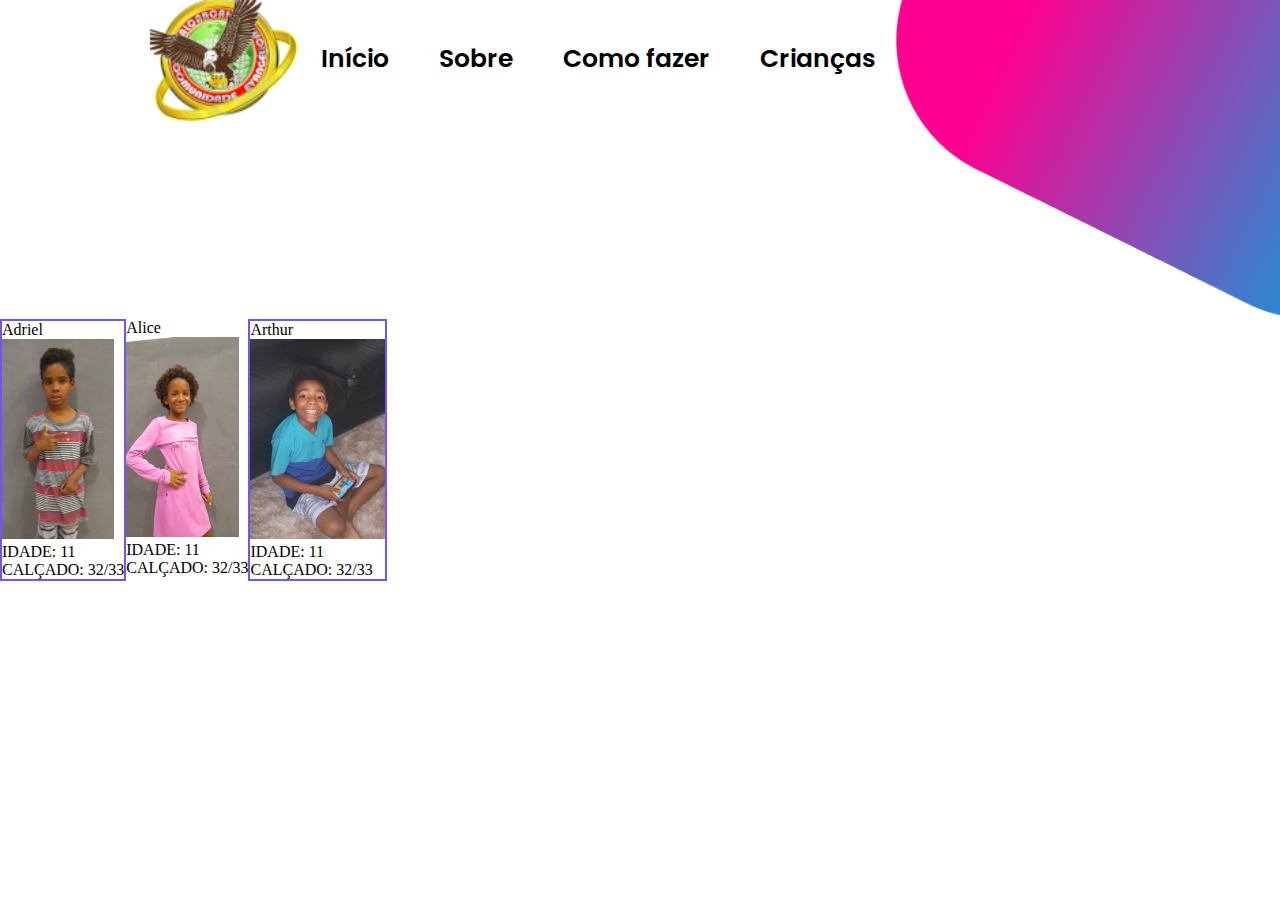
==== criancas.html @ 159cf028 "first commit" ====
<!DOCTYPE html>
<html lang="pt-br">

<head>
    <meta charset="UTF-8">
    <meta http-equiv="X-UA-Compatible" content="IE=edge">
    <meta name="viewport" content="width=device-width, initial-scale=1.0">
    <title>APADRINHAMENTO - ALCANÇAI</title>
    <link rel="shortcut icon" href="Assets/img/icone.png" type="image/x-icon">
    <link rel="stylesheet" href="Assets/Style/style.css">
</head>

<body>
    <nav>
        <img  class="logoAlcancai" src="Assets/img/image 35.png" alt="Logo da igreja alcancai">
        <div class="linksNav">
            <a href="#">Início</a>
            <a href="#">Sobre</a>
            <a href="#">Como fazer</a>
            <a href="#">Crianças</a>
        </div>
        <img class="linear" src="Assets/img/graduado.png" alt="">
    </nav>
    
    <section class="criancas">

        <div class="criancas">
            <div class="bordaRoxa">
                <p class="nome">Adriel</p>
                <img src="Assets/img/Adriel.jpeg" alt="">
                <p>IDADE: 11 <br>
                CALÇADO: 32/33</p>
            </div>
            <div class="bordaRosa">
                <p class="nome">Alice</p>
                <img src="Assets/img/Alice.jpeg" alt="">
                <p>IDADE: 11 <br>
                CALÇADO: 32/33</p>
            </div>
            <div class="bordaRoxa">
                <p class="nome">Arthur</p>
                <img src="Assets/img/Arthur.jpeg" alt="">
                <p>IDADE: 11 <br>
                CALÇADO: 32/33</p>
            </div>
        </div>

    </section>


</body>

</html>
---- Assets/Style/style.css ----
@import url('https://fonts.googleapis.com/css2?family=Poppins:ital,wght@0,100;0,200;0,300;0,400;0,500;0,600;0,700;1,100;1,200;1,300;1,400;1,500;1,600;1,700&display=swap');
@import url('https://fonts.googleapis.com/css2?family=Poller+One&display=swap');

* {
    margin: 0;
    padding: 0;
    border: 0;
    font-size: 100%;
    font: inherit;
    vertical-align: baseline;
}

body {
    width: 100%;
}

/* NAV */

nav {
    width: 100%;
    display: flex;
    flex-direction: row;
    justify-content: space-between;

    align-items: center;
}

.logoAlcancai {
    width: 150px;
    height: 150px;
    margin-left: 150px;
    margin-top: -200px;
}

.linksNav {
    display: flex;
    justify-content: space-between;
    gap: 50px;
    margin-top: -200px;
}

.linksNav a {
    color: black;
    text-decoration: none;
    font-size: 25px;
    font-family: 'Poppins', sans-serif;
    font-weight: 600;
}

.linear {
    width: 30%;
}

/* HEAD */

.head {
    display: flex;
    justify-content:center;
    margin-top: -150px;
    margin-left: -300px;
    gap: 200px;
}

.frasePrincipal {
    color: #181E4B;
    font-size: 80px;
    font-family: 'Poppins', sans-serif;
    font-weight: bold;
}

.paragrafoPrincipal{
    color: #5E6282;
    font-size: 25px;
}

.saberMais{
    width: 250px;
    height: 50px;
    background-color: #7452FF;
    color: white;
    border-radius: 15px;
    box-shadow: 0px 20px 35px rgba(241, 165, 1, 0.15);
    margin-top: 20px;
}

.sectionCarta{
    display: flex;
    justify-content: center;
    flex-direction: column;
    width: 100%;
    align-items: center;
    gap: 100px;
}

.versiculoRosa{
    margin-top: 150px;
    background-color: #FF4BA2;
    display: flex;
    justify-content: center;
    width: 80%;
    height: 150px;
    align-items: center;
    font-family: 'Poppins', sans-serif;
    color: white;
    font-weight: bold;
    font-size: 35px;
    border-radius: 20px;
}

.instrucoes{
    background-color: #7452FF;
    display: flex;
    justify-content: center;
    width: 80%;
    height: 150px;
    align-items: center;
    font-family: 'Poller One', cursive;
    color: white;
    font-weight: bold;
    font-size: 35px;
    border-radius: 20px;
}

.apradrinhaCrianca{
    background-color: #7452FF;
    height: 60px;
    width: 700px;
    color: white;
    font-family: 'Poppins', sans-serif;
    border-radius: 15px;
    font-weight: bold;
}

footer{
    margin-top: 50px;
    background-color: #414141;
    height: 200px;
}

.criancas{
    display: flex;
}

.bordaRoxa img{
    height: 200px;
}

.bordaRoxa{
     border: 2px solid #7452FF;
     
}

.bordaRosa img{
    height: 200px;
}
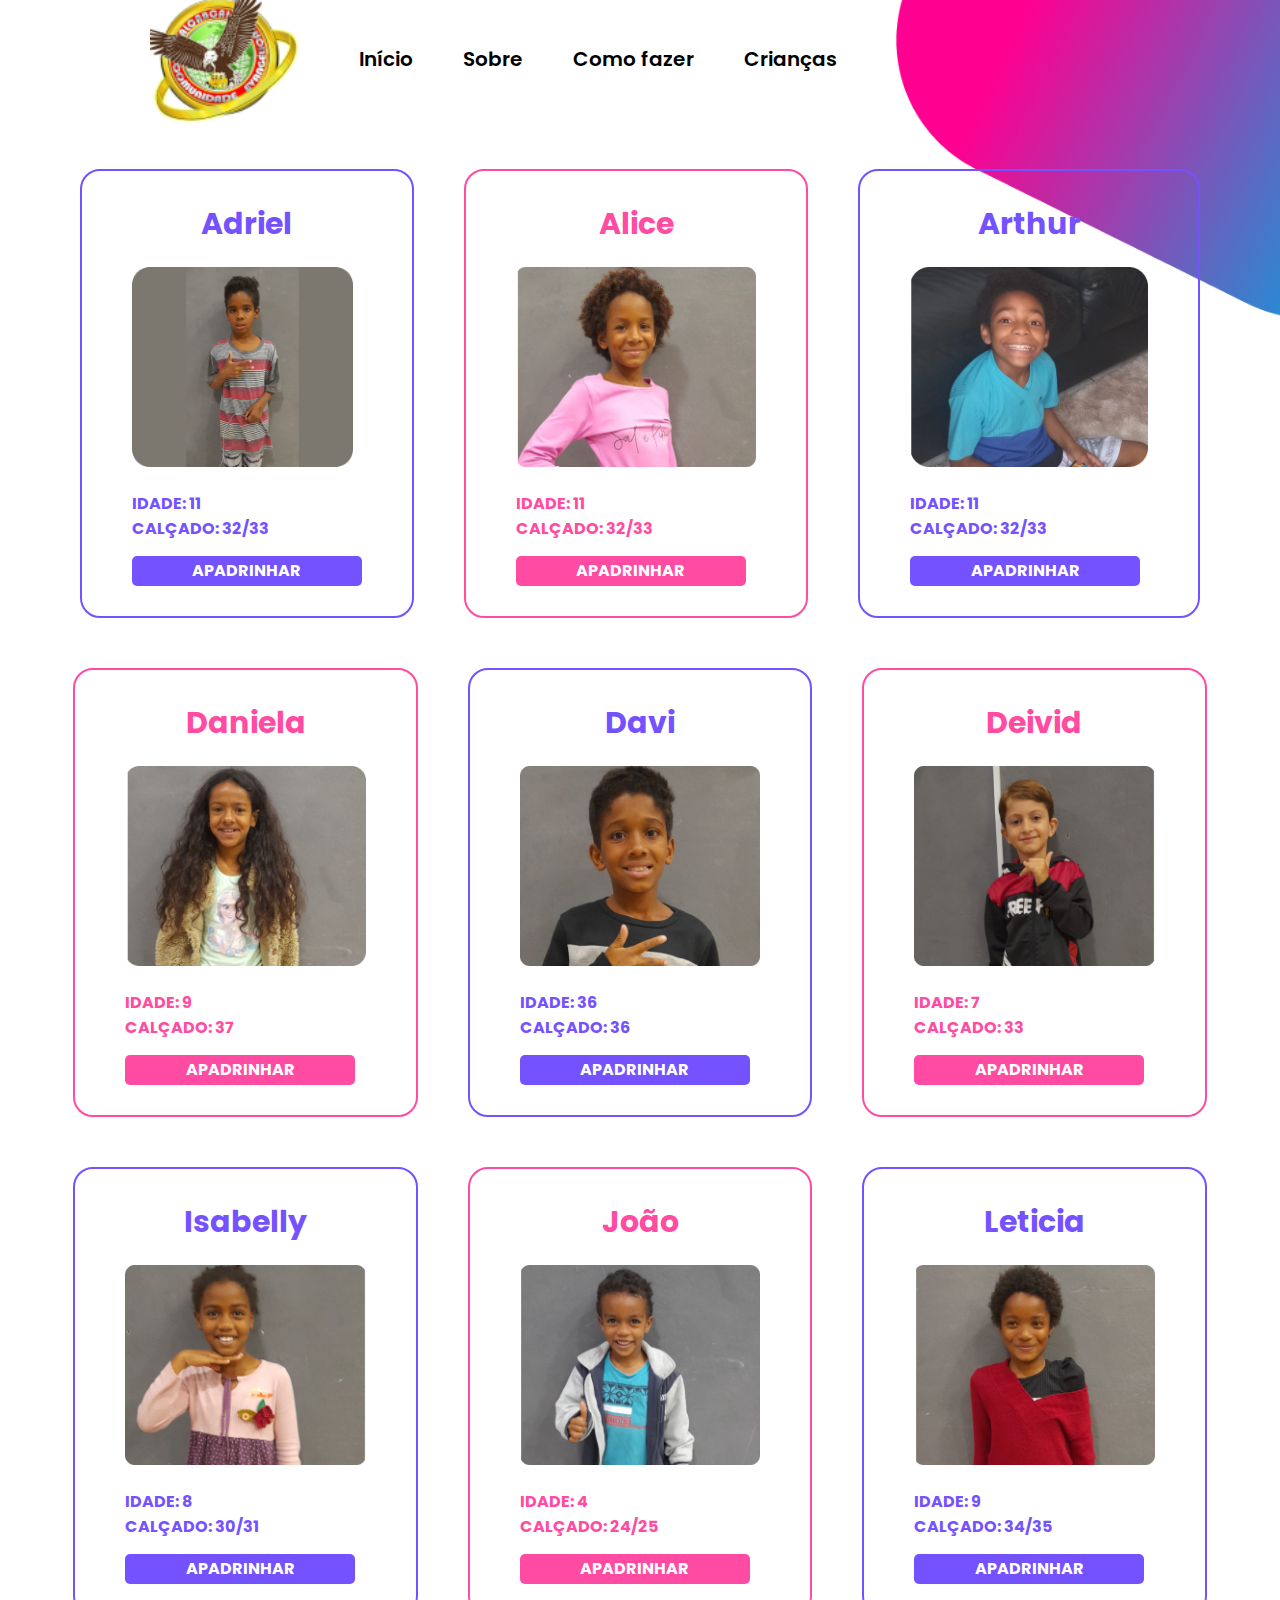
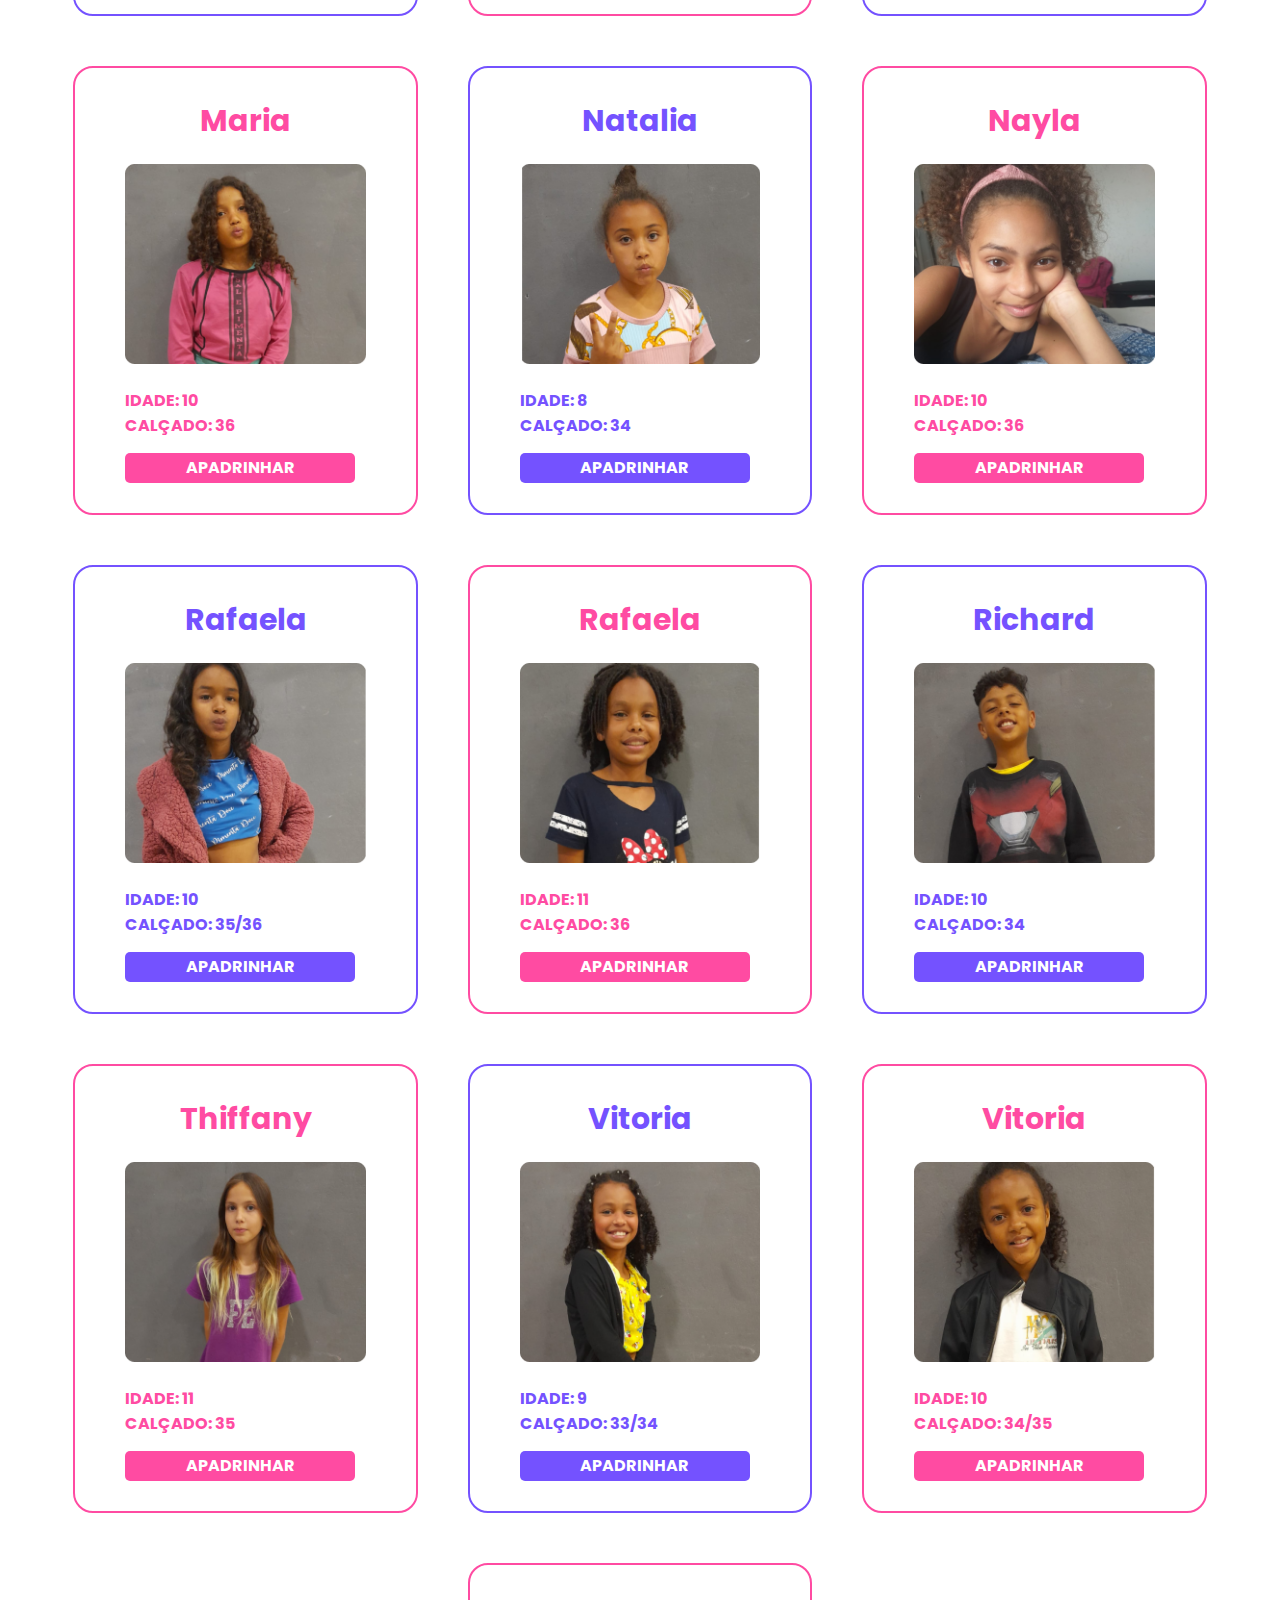
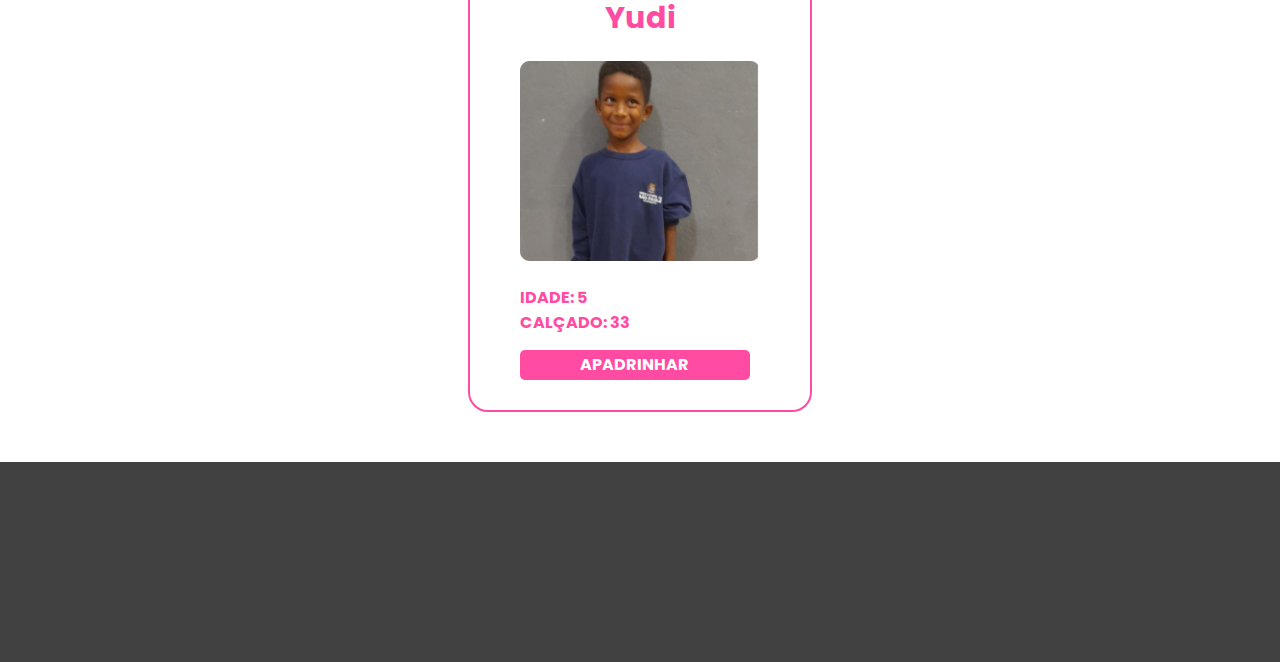
==== commit b136cdcd: "Subindo projeto completo" ====
--- a/criancas.html
+++ b/criancas.html
@@ -12,41 +12,226 @@
 
 <body>
     <nav>
-        <img  class="logoAlcancai" src="Assets/img/image 35.png" alt="Logo da igreja alcancai">
+        <img class="logoAlcancai" src="Assets/img/image 35.png" alt="Logo da igreja alcancai">
         <div class="linksNav">
-            <a href="#">Início</a>
-            <a href="#">Sobre</a>
-            <a href="#">Como fazer</a>
-            <a href="#">Crianças</a>
+            <a href="index.html">Início</a>
+            <a href="#carta">Sobre</a>
+            <a href="#comofazer">Como fazer</a>
+            <a href="criancas.html">Crianças</a>
         </div>
         <img class="linear" src="Assets/img/graduado.png" alt="">
     </nav>
-    
-    <section class="criancas">
+
+    <section class="criancasDiv">
 
         <div class="criancas">
             <div class="bordaRoxa">
                 <p class="nome">Adriel</p>
-                <img src="Assets/img/Adriel.jpeg" alt="">
-                <p>IDADE: 11 <br>
-                CALÇADO: 32/33</p>
-            </div>
-            <div class="bordaRosa">
-                <p class="nome">Alice</p>
-                <img src="Assets/img/Alice.jpeg" alt="">
-                <p>IDADE: 11 <br>
-                CALÇADO: 32/33</p>
+                <img src="Assets/img/Adriel.png" alt="">
+                <p class="infoRoxo">IDADE: 11 <br>
+                    CALÇADO: 32/33</p>
+                    <a href="https://api.whatsapp.com/send?phone=5511981751697&text=Olá, %20 eu gostaria de apadrinhar o Adriel" target="_blank"
+                    >
+                   
+                    <button class="butApadrinharRoxo">APADRINHAR</button></a>
+            </div>
+            <div class="bordaRosa">
+                <p class="nomeRosa">Alice</p>
+                <img src="Assets/img/Alice.png" alt="">
+                <p class="infoRosa">IDADE: 11 <br>
+                    CALÇADO: 32/33</p>
+                    <a href="https://api.whatsapp.com/send?phone=5511981751697&text=Olá, %20 eu gostaria de apadrinhar a Alice" target="_blank"
+                    >
+                   
+                    <button class="butApadrinharRosa">APADRINHAR</button></a>
             </div>
             <div class="bordaRoxa">
                 <p class="nome">Arthur</p>
-                <img src="Assets/img/Arthur.jpeg" alt="">
-                <p>IDADE: 11 <br>
-                CALÇADO: 32/33</p>
-            </div>
-        </div>
-
+                <img src="Assets/img/Arthur.png" alt="">
+                <p class="infoRoxo">IDADE: 11 <br>
+                    CALÇADO: 32/33</p>
+                    <a href="https://api.whatsapp.com/send?phone=5511981751697&text=Olá, %20 eu gostaria de apadrinhar o Arthur" target="_blank"
+                    >
+                   
+                    <button class="butApadrinharRoxo">APADRINHAR</button></a>
+            </div>
+        </div>
+        <div class="criancas">
+            <div class="bordaRosa">
+                <p class="nomeRosa">Daniela</p>
+                <img src="Assets/img/Daniela.png" alt="">
+                <p class="infoRosa">IDADE: 9 <br>
+                    CALÇADO: 37</p>
+                <a href="https://api.whatsapp.com/send?phone=5511981751697&text=Olá, %20 eu gostaria de apadrinhar a Daniela" target="_blank"
+                    >
+                   
+                    <button class="butApadrinharRosa">APADRINHAR</button></a>
+            </div>
+            <div class="bordaRoxa">
+                <p class="nome">Davi</p>
+                <img src="Assets/img/Davi.png" alt="">
+                <p class="infoRoxo">IDADE: 36 <br>
+                    CALÇADO: 36</p>
+                    <a href="https://api.whatsapp.com/send?phone=5511981751697&text=Olá, %20 eu gostaria de apadrinhar o Davi" target="_blank"
+                    >
+                   
+                    <button class="butApadrinharRoxo">APADRINHAR</button></a>
+            </div>
+            <div class="bordaRosa">
+                <p class="nomeRosa">Deivid</p>
+                <img src="Assets/img/Deivid.png" alt="">
+                <p class="infoRosa">IDADE: 7 <br>
+                    CALÇADO: 33</p>
+                    <a href="https://api.whatsapp.com/send?phone=5511981751697&text=Olá, %20 eu gostaria de apadrinhar o Deivid" target="_blank"
+                    >
+                   
+                    <button class="butApadrinharRosa">APADRINHAR</button></a>
+            </div>
+        </div>
+        <div class="criancas">
+            <div class="bordaRoxa">
+                <p class="nome">Isabelly</p>
+                <img src="Assets/img/Isabelly.png" alt="">
+                <p class="infoRoxo">IDADE: 8 <br>
+                    CALÇADO: 30/31</p>
+                    <a href="https://api.whatsapp.com/send?phone=5511981751697&text=Olá, %20 eu gostaria de apadrinhar a Isabelly" target="_blank"
+                    >
+                   
+                    <button class="butApadrinharRoxo">APADRINHAR</button></a>
+            </div>
+            <div class="bordaRosa">
+                <p class="nomeRosa">João</p>
+                <img src="Assets/img/Joao.png" alt="">
+                <p class="infoRosa">IDADE: 4 <br>
+                    CALÇADO: 24/25</p>
+                    <a href="https://api.whatsapp.com/send?phone=5511981751697&text=Olá, %20 eu gostaria de apadrinhar o João" target="_blank"
+                    >
+                   
+                    <button class="butApadrinharRosa">APADRINHAR</button></a>
+            </div>
+            <div class="bordaRoxa">
+                <p class="nome">Leticia</p>
+                <img src="Assets/img/Leticia.png" alt="">
+                <p class="infoRoxo">IDADE: 9 <br>
+                    CALÇADO: 34/35</p>
+                    <a href="https://api.whatsapp.com/send?phone=5511981751697&text=Olá, %20 eu gostaria de apadrinhar a Leticia" target="_blank"
+                    >
+                   
+                    <button class="butApadrinharRoxo">APADRINHAR</button></a>
+            </div>
+        </div>
+        <div class="criancas">
+            <div class="bordaRosa">
+                <p class="nomeRosa">Maria</p>
+                <img src="Assets/img/Maria.png" alt="">
+                <p class="infoRosa">IDADE: 10 <br>
+                    CALÇADO: 36</p>
+                    <a href="https://api.whatsapp.com/send?phone=5511981751697&text=Olá, %20 eu gostaria de apadrinhar a Maria" target="_blank"
+                    >
+                   
+                    <button class="butApadrinharRosa">APADRINHAR</button></a>
+            </div>
+            <div class="bordaRoxa">
+                <p class="nome">Natalia</p>
+                <img src="Assets/img/Natalia.png" alt="">
+                <p class="infoRoxo">IDADE: 8 <br>
+                    CALÇADO: 34</p>
+                    <a href="https://api.whatsapp.com/send?phone=5511981751697&text=Olá, %20 eu gostaria de apadrinhar a Natalia" target="_blank"
+                    >
+                   
+                    <button class="butApadrinharRoxo">APADRINHAR</button></a>
+            </div>
+            <div class="bordaRosa">
+                <p class="nomeRosa">Nayla</p>
+                <img src="Assets/img/Nayla.png" alt="">
+                <p class="infoRosa">IDADE: 10 <br>
+                    CALÇADO: 36</p>
+                    <a href="https://api.whatsapp.com/send?phone=5511981751697&text=Olá, %20 eu gostaria de apadrinhar a Nayla" target="_blank"
+                    >
+                   
+                    <button class="butApadrinharRosa">APADRINHAR</button></a>
+            </div>
+        </div>
+        <div class="criancas">
+            <div class="bordaRoxa">
+                <p class="nome">Rafaela</p>
+                <img src="Assets/img/Rafaela.png" alt="">
+                <p class="infoRoxo">IDADE: 10 <br>
+                    CALÇADO: 35/36</p>
+                    <a href="https://api.whatsapp.com/send?phone=5511981751697&text=Olá, %20 eu gostaria de apadrinhar a Rafaela que tem 10 anos" target="_blank"
+                    >
+                   
+                    <button class="butApadrinharRoxo">APADRINHAR</button></a>
+            </div>
+            <div class="bordaRosa">
+                <p class="nomeRosa">Rafaela</p>
+                <img src="Assets/img/Rafaela2.png" alt="">
+                <p class="infoRosa">IDADE: 11 <br>
+                    CALÇADO: 36</p>
+                    <a href="https://api.whatsapp.com/send?phone=5511981751697&text=Olá, %20 eu gostaria de apadrinhar a Rafaela que tem 11 anos" target="_blank"
+                    >
+                   
+                    <button class="butApadrinharRosa">APADRINHAR</button></a>
+            </div>
+            <div class="bordaRoxa">
+                <p class="nome">Richard</p>
+                <img src="Assets/img/Richard.png" alt="">
+                <p class="infoRoxo">IDADE: 10 <br>
+                    CALÇADO: 34</p>
+                    <a href="https://api.whatsapp.com/send?phone=5511981751697&text=Olá, %20 eu gostaria de apadrinhar o Richard" target="_blank"
+                    >
+                   
+                    <button class="butApadrinharRoxo">APADRINHAR</button></a>
+            </div>
+        </div>
+        <div class="criancas">
+            <div class="bordaRosa">
+                <p class="nomeRosa">Thiffany</p>
+                <img src="Assets/img/Tyfanni.png" alt="">
+                <p class="infoRosa">IDADE: 11 <br>
+                    CALÇADO: 35</p>
+                    <a href="https://api.whatsapp.com/send?phone=5511981751697&text=Olá, %20 eu gostaria de apadrinhar a Thifanny" target="_blank"
+                    >
+                   
+                    <button class="butApadrinharRosa">APADRINHAR</button></a>
+            </div>
+            <div class="bordaRoxa">
+                <p class="nome">Vitoria</p>
+                <img src="Assets/img/Vitoria.png" alt="">
+                <p class="infoRoxo">IDADE: 9 <br>
+                    CALÇADO: 33/34</p>
+                    <a href="https://api.whatsapp.com/send?phone=5511981751697&text=Olá, %20 eu gostaria de apadrinhar a Vitoria que tem 9 anos" target="_blank"
+                    >
+                   
+                    <button class="butApadrinharRoxo">APADRINHAR</button></a>
+            </div>
+            <div class="bordaRosa">
+                <p class="nomeRosa">Vitoria</p>
+                <img src="Assets/img/Vitoria2.png" alt="">
+                <p class="infoRosa">IDADE: 10 <br>
+                    CALÇADO: 34/35</p>
+                    <a href="https://api.whatsapp.com/send?phone=5511981751697&text=Olá, %20 eu gostaria de apadrinhar a Vitoria que tem 10 anos" target="_blank"
+                    >
+                   
+                    <button class="butApadrinharRosa">APADRINHAR</button></a>
+            </div>
+        </div>
+        <div class="criancas">
+            <div class="bordaRosa">
+                <p class="nomeRosa">Yudi</p>
+                <img src="Assets/img/Yudi.png" alt="">
+                <p class="infoRosa">IDADE: 5 <br>
+                    CALÇADO: 33</p>
+                    <a href="https://api.whatsapp.com/send?phone=5511981751697&text=Olá, %20 eu gostaria de apadrinhar o Yudi" target="_blank"
+                    >
+                   
+                    <button class="butApadrinharRosa">APADRINHAR</button></a>
+            </div>
+        </div>
     </section>
-
+    <footer>
+
+    </footer>
 
 </body>
 
--- a/Assets/Style/style.css
+++ b/Assets/Style/style.css
@@ -51,11 +51,15 @@
     width: 30%;
 }
 
+button{
+    cursor: pointer;
+}
+
 /* HEAD */
 
 .head {
     display: flex;
-    justify-content:center;
+    justify-content: center;
     margin-top: -150px;
     margin-left: -300px;
     gap: 200px;
@@ -63,17 +67,17 @@
 
 .frasePrincipal {
     color: #181E4B;
-    font-size: 80px;
-    font-family: 'Poppins', sans-serif;
-    font-weight: bold;
-}
-
-.paragrafoPrincipal{
+    font-size: 70px;
+    font-family: 'Poppins', sans-serif;
+    font-weight: bold;
+}
+
+.paragrafoPrincipal {
     color: #5E6282;
     font-size: 25px;
 }
 
-.saberMais{
+.saberMais {
     width: 250px;
     height: 50px;
     background-color: #7452FF;
@@ -83,7 +87,7 @@
     margin-top: 20px;
 }
 
-.sectionCarta{
+.sectionCarta {
     display: flex;
     justify-content: center;
     flex-direction: column;
@@ -92,7 +96,7 @@
     gap: 100px;
 }
 
-.versiculoRosa{
+.versiculoRosa {
     margin-top: 150px;
     background-color: #FF4BA2;
     display: flex;
@@ -107,7 +111,7 @@
     border-radius: 20px;
 }
 
-.instrucoes{
+.instrucoes {
     background-color: #7452FF;
     display: flex;
     justify-content: center;
@@ -121,7 +125,20 @@
     border-radius: 20px;
 }
 
-.apradrinhaCrianca{
+.criancasDiv {
+    display: flex;
+    justify-content: center;
+    flex-direction: column;
+    align-items: center;
+    gap: 200px;
+}
+
+.criancas {
+    gap: 50px;
+    margin-top: -150px
+}
+
+.apradrinhaCrianca {
     background-color: #7452FF;
     height: 60px;
     width: 700px;
@@ -131,25 +148,496 @@
     font-weight: bold;
 }
 
-footer{
+footer {
     margin-top: 50px;
     background-color: #414141;
     height: 200px;
 }
 
-.criancas{
-    display: flex;
-}
-
-.bordaRoxa img{
+.criancas {
+    display: flex;
+}
+
+.bordaRoxa img {
     height: 200px;
 }
 
-.bordaRoxa{
-     border: 2px solid #7452FF;
-     
-}
-
-.bordaRosa img{
+.bordaRoxa {
+    border: 2px solid #7452FF;
+    padding: 30px 50px;
+    border-radius: 20px;
+
+}
+
+.bordaRosa img {
     height: 200px;
+}
+
+.bordaRosa {
+    border: 2px solid #FF4BA2;
+    padding: 30px 50px;
+    border-radius: 20px;
+}
+
+.nome {
+    font-size: 30px;
+    color: #7452FF;
+    text-align: center;
+    margin-bottom: 20px;
+    font-family: 'Poppins', sans-serif;
+    font-weight: bold;
+}
+
+.nomeRosa {
+    font-size: 30px;
+    color: #FF4BA2;
+    text-align: center;
+    margin-bottom: 20px;
+    font-family: 'Poppins', sans-serif;
+    font-weight: bold;
+}
+
+.infoRoxo {
+    color: #7452FF;
+    font-family: 'Poppins', sans-serif;
+    font-weight: bold;
+    margin-top: 20px;
+}
+
+.infoRosa {
+    color: #FF4BA2;
+    font-family: 'Poppins', sans-serif;
+    font-weight: bold;
+    margin-top: 20px;
+}
+
+.butApadrinharRoxo {
+    background-color: #7452FF;
+    color: #FFF;
+    width: 230px;
+    height: 30px;
+    border-radius: 5px;
+    font-family: 'Poppins', sans-serif;
+    font-weight: bold;
+    margin-top: 15px;
+}
+
+
+.butApadrinharRosa {
+    background-color: #FF4BA2;
+    color: #FFF;
+    width: 230px;
+    height: 30px;
+    border-radius: 5px;
+    font-family: 'Poppins', sans-serif;
+    font-weight: bold;
+    margin-top: 15px;
+}
+
+.instrucao {
+    background: #F5F5F5;
+    box-shadow: 10px 15px 19px rgba(0, 0, 0, 0.25);
+    border-radius: 25px;
+    height: 300px;
+    width: 300px;
+    padding: 20px 30px;
+}
+
+.divInstrucao {
+    display: flex;
+    justify-content: center;
+    align-items: center;
+    flex-direction: row;
+    gap: 100px;
+}
+
+.passo {
+    color: #7452FF;
+    font-family: 'Poppins', sans-serif;
+    font-size: 30px;
+    font-weight: bold;
+    text-align: center;
+}
+
+.explicacao {
+    font-family: 'Poppins', sans-serif;
+    font-size: 18px;
+    margin-top: 10px;
+}
+
+
+/* RESPONSIVIDADE INDEX */
+
+@media screen and (min-width: 1200px) and (max-width: 1505px) {
+
+    .head {
+        display: flex;
+        justify-content: center;
+        margin-top: -150px;
+        margin-left: 0px;
+        gap: 100px;
+    }
+
+    .frasePrincipal {
+        color: #181E4B;
+        font-size: 50px;
+        font-family: 'Poppins', sans-serif;
+        font-weight: bold;
+    }
+
+    .versiculoRosa {
+        font-size: 28px;
+    }
+
+    .divInstrucao {
+        gap: 50px;
+    }
+
+    .linksNav a {
+        font-size: 20px;
+    }
+}
+
+@media screen and (min-width: 800px) and (max-width: 1199px) {
+
+    .head {
+        display: flex;
+        justify-content: center;
+        margin-top: -150px;
+        margin-left: 0px;
+        gap: 100px;
+    }
+
+    .frasePrincipal {
+        color: #181E4B;
+        font-size: 50px;
+        font-family: 'Poppins', sans-serif;
+        font-weight: bold;
+    }
+
+    .versiculoRosa {
+        font-size: 28px;
+    }
+
+    .divInstrucao {
+        gap: 50px;
+    }
+
+    .linksNav a {
+        font-size: 20px;
+    }
+
+    .criancas{
+        flex-direction: column;
+    }
+}
+
+@media screen and (min-width: 500px) and (max-width: 800px) {
+    .criancas{
+        flex-direction: column;
+    }
+    
+    .head {
+        display: flex;
+        justify-content: center;
+        margin-left: 0px;
+        gap: 100px;
+    }
+
+    .frasePrincipal {
+        color: #181E4B;
+        font-size: 30px;
+        font-family: 'Poppins', sans-serif;
+        font-weight: bold;
+        margin-top: 150px;
+    }
+
+    .saberMais {
+        width: 50%;
+        height: 30px;
+        border-radius: 5px;
+        font-size: 15px;
+
+    }
+
+    .versiculoRosa {
+        font-size: 10px;
+        height: 50px;
+        margin-top: 50px;
+    }
+
+    .imgCarta img {
+        width: 80%;
+    }
+
+    .imgCarta {
+        display: flex;
+        justify-content: center;
+        margin-top: -60px;
+    }
+
+    .divInstrucao {
+        gap: 50px;
+    }
+
+    .instrucoes {
+        height: 50px;
+        width: 80%;
+        font-size: 20px;
+    }
+
+    .divInstrucao {
+        flex-direction: column;
+    }
+
+    .linksNav {
+        display: none;
+    }
+
+    .linksNav a {
+        font-size: 0px;
+    }
+
+    .imgAtos {
+        display: none;
+    }
+
+    .logoAlcancai {
+        width: 100px;
+        height: 100px;
+        margin-top: 0px;
+    }
+
+    .paragrafoPrincipal {
+        color: #5E6282;
+        font-size: 15px;
+    }
+
+    .apradrinhaCrianca {
+        width: 80%;
+
+    }
+
+    .criancas{
+        flex-direction: column;
+    }
+
+}
+
+@media screen and (min-width: 300px) and (max-width: 500px) {
+    
+    .criancasDiv{
+        gap: 0px;
+    }
+    
+    .criancas{
+        flex-direction: column;
+        margin-top: 50px;
+    }
+
+    .bordaRoxa{
+        transform: scale(0.8);
+        margin-bottom: -100px;
+    }
+
+    .bordaRosa{
+    transform: scale(0.8);
+    margin-bottom: -100px;
+}
+    .head {
+        display: flex;
+        justify-content: center;
+        margin-left: 0px;
+        gap: 100px;
+    }
+
+    .frasePrincipal {
+        color: #181E4B;
+        font-size: 25px;
+        font-family: 'Poppins', sans-serif;
+        font-weight: bold;
+        margin-top: 200px;
+    }
+
+    .saberMais {
+        width: 50%;
+        height: 30px;
+        border-radius: 5px;
+        font-size: 15px;
+
+    }
+
+    .versiculoRosa {
+        font-size: 8px;
+        height: 50px;
+        margin-top: 50px;
+    }
+
+    .imgCarta img {
+        width: 80%;
+    }
+
+    .imgCarta {
+        display: flex;
+        justify-content: center;
+        margin-top: -60px;
+    }
+
+    .divInstrucao {
+        gap: 50px;
+    }
+
+    .instrucoes {
+        height: 50px;
+        width: 80%;
+        font-size: 20px;
+    }
+
+    .divInstrucao {
+        flex-direction: column;
+    }
+
+    .linksNav {
+        display: none;
+    }
+
+    .linksNav a {
+        font-size: 0px;
+    }
+
+    .imgAtos {
+        display: none;
+    }
+
+    .logoAlcancai {
+        width: 80px;
+        height: 80px;
+        margin-top: 0px;
+        margin-left: 30px;
+    }
+
+    .paragrafoPrincipal {
+        color: #5E6282;
+        font-size: 15px;
+    }
+
+    .apradrinhaCrianca {
+        width: 80%;
+        font-size: 10px;
+    }
+
+    .instrucao{
+        width: 200px;
+        height: 200px;
+    }
+
+    .instrucao p{
+        font-size: 12px;
+    }
+
+    footer{
+        margin-top: 100px;
+    }
+
+    .passo{
+        font-size: 20px;
+    }
+
+}
+
+@media screen and (min-width: 100px) and (max-width: 300px) {
+    .head {
+        display: flex;
+        justify-content: center;
+        margin-left: 0px;
+        gap: 100px;
+    }
+
+    .frasePrincipal {
+        color: #181E4B;
+        font-size: 20px;
+        font-family: 'Poppins', sans-serif;
+        font-weight: bold;
+        margin-top: 150px;
+    }
+
+
+    .saberMais {
+        width: 50%;
+        height: 30px;
+        border-radius: 5px;
+        font-size: 15px;
+
+    }
+
+    .versiculoRosa {
+        font-size: 6px;
+        height: 50px;
+        margin-top: 50px;
+    }
+
+    .imgCarta img {
+        width: 80%;
+    }
+
+    .imgCarta {
+        display: flex;
+        justify-content: center;
+        margin-top: -60px;
+    }
+
+    .divInstrucao {
+        gap: 50px;
+    }
+
+    .instrucoes {
+        height: 50px;
+        width: 80%;
+        font-size: 20px;
+    }
+
+    .divInstrucao {
+        flex-direction: column;
+    }
+
+    .linksNav {
+        display: none;
+    }
+
+    .linksNav a {
+        font-size: 0px;
+    }
+
+    .imgAtos {
+        display: none;
+    }
+
+    .logoAlcancai {
+        width: 80px;
+        height: 80px;
+        margin-top: 0px;
+        margin-left: 30px;
+    }
+
+    .paragrafoPrincipal {
+        color: #5E6282;
+        font-size: 10px;
+    }
+
+    .apradrinhaCrianca {
+        width: 80%;
+        font-size: 10px;
+    }
+
+    .instrucao{
+        width: 100px;
+        height: 250px;
+    }
+
+    .instrucao p{
+        font-size: 8px;
+    }
+
+    
+
 }